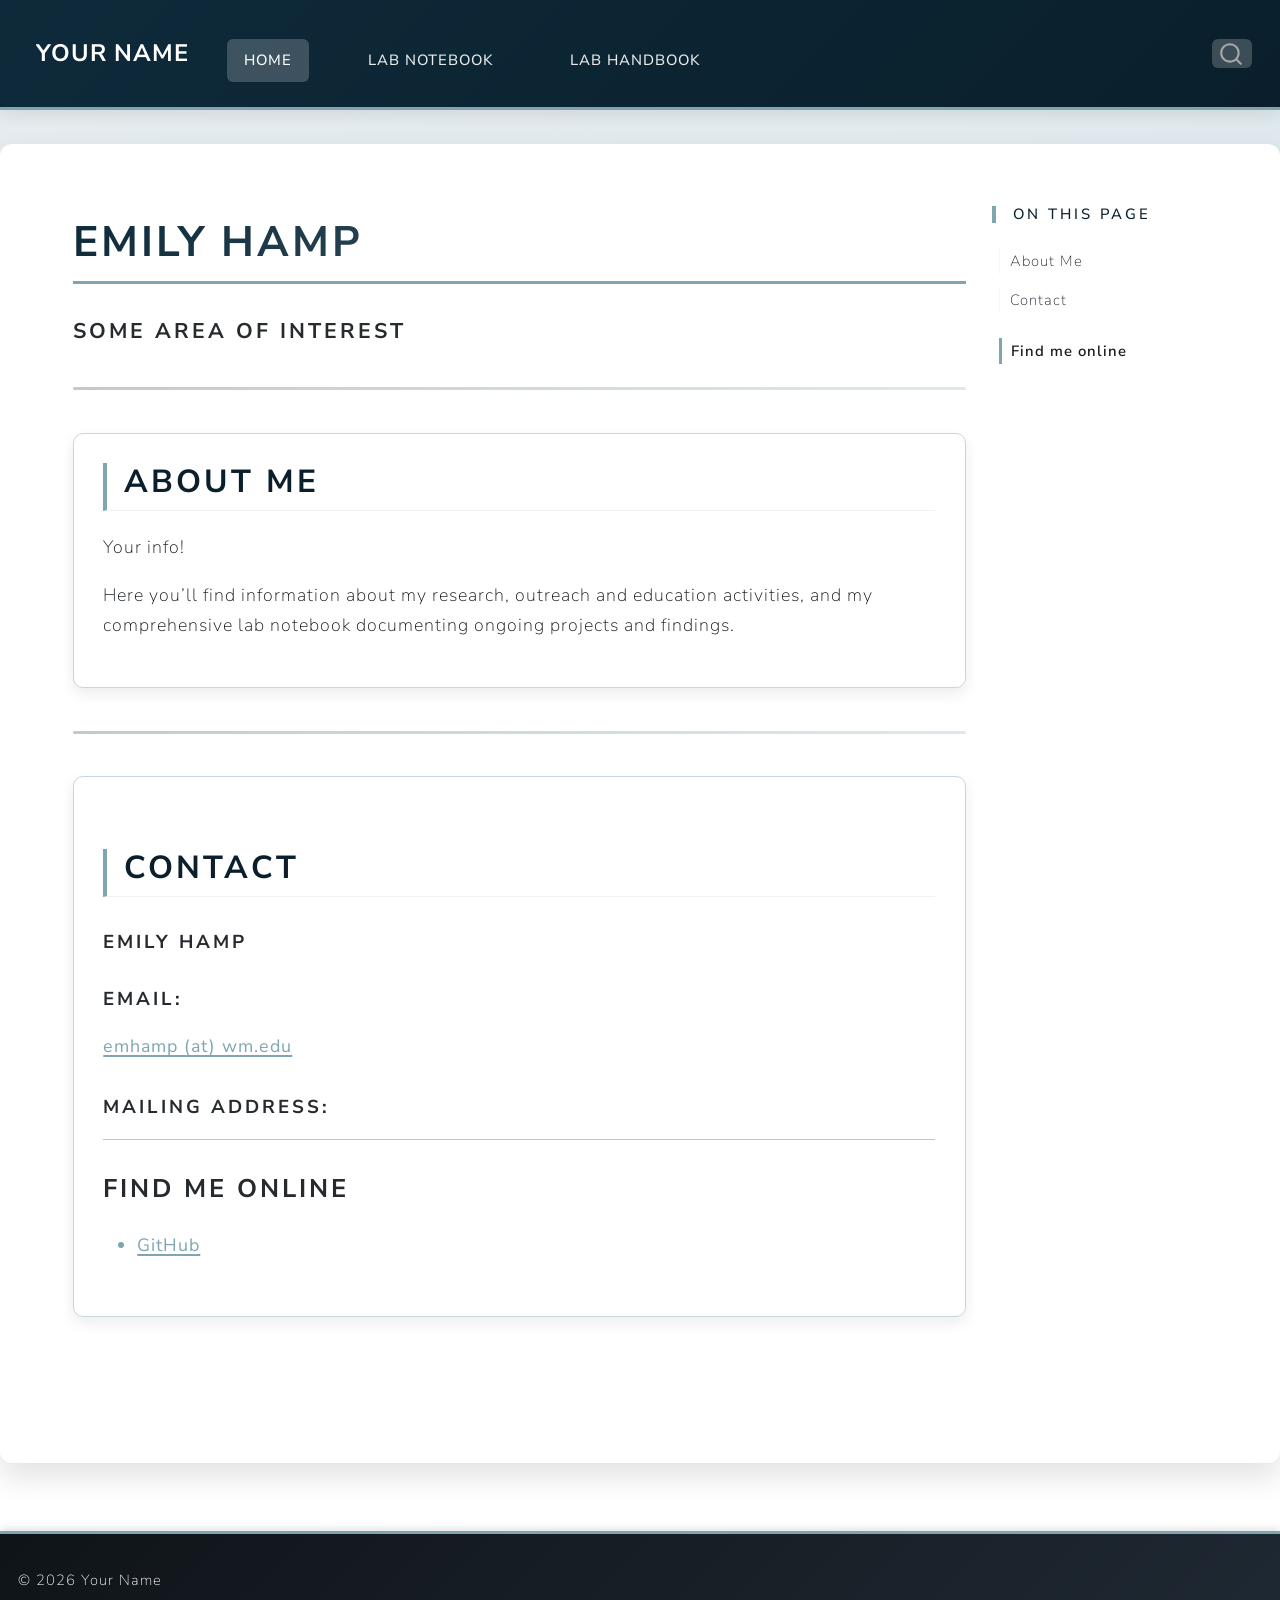
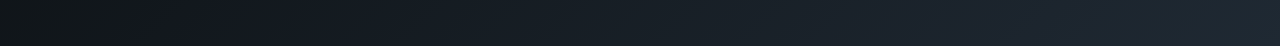
==== docs/index.html @ 776d5ff4 "initial upload" ====
<!DOCTYPE html>
<html xmlns="http://www.w3.org/1999/xhtml" lang="en" xml:lang="en"><head>

<meta charset="utf-8">
<meta name="generator" content="quarto-1.9.38">

<meta name="viewport" content="width=device-width, initial-scale=1.0, user-scalable=yes">


<title>Emily Hamp – YOUR NAME</title>
<style>
/* Default styles provided by pandoc.
** See https://pandoc.org/MANUAL.html#variables-for-html for config info.
*/
code{white-space: pre-wrap;}
span.smallcaps{font-variant: small-caps;}
div.columns{display: flex; gap: min(4vw, 1.5em);}
div.column{flex: auto; overflow-x: auto;}
div.hanging-indent{margin-left: 1.5em; text-indent: -1.5em;}
ul.task-list{list-style: none;}
ul.task-list li input[type="checkbox"] {
  width: 0.8em;
  margin: 0 0.8em 0.2em -1em; /* quarto-specific, see https://github.com/quarto-dev/quarto-cli/issues/4556 */ 
  vertical-align: middle;
}
</style>


<script src="site_libs/quarto-nav/quarto-nav.js"></script>
<script src="site_libs/quarto-nav/headroom.min.js"></script>
<script src="site_libs/clipboard/clipboard.min.js"></script>
<script src="site_libs/quarto-search/autocomplete.umd.js"></script>
<script src="site_libs/quarto-search/fuse.min.js"></script>
<script src="site_libs/quarto-search/quarto-search.js"></script>
<meta name="quarto:offset" content="./">
<script src="site_libs/quarto-html/quarto.js" type="module"></script>
<script src="site_libs/quarto-html/tabsets/tabsets.js" type="module"></script>
<script src="site_libs/quarto-html/popper.min.js"></script>
<script src="site_libs/quarto-html/tippy.umd.min.js"></script>
<script src="site_libs/quarto-html/anchor.min.js"></script>
<link href="site_libs/quarto-html/tippy.css" rel="stylesheet">
<link href="site_libs/quarto-html/quarto-syntax-highlighting-15634bcf2e68342d4ad2dfa704d543f6.css" rel="stylesheet" id="quarto-text-highlighting-styles">
<script src="site_libs/bootstrap/bootstrap.min.js"></script>
<link href="site_libs/bootstrap/bootstrap-icons.css" rel="stylesheet">
<link href="site_libs/bootstrap/bootstrap-9c3a95dc19903b1c85a5a06ea1e3e86a.min.css" rel="stylesheet" append-hash="true" id="quarto-bootstrap" data-mode="light">
<script id="quarto-search-options" type="application/json">{
  "location": "navbar",
  "copy-button": false,
  "collapse-after": 3,
  "panel-placement": "end",
  "type": "overlay",
  "limit": 50,
  "keyboard-shortcut": [
    "f",
    "/",
    "s"
  ],
  "show-item-context": false,
  "language": {
    "search-no-results-text": "No results",
    "search-matching-documents-text": "matching documents",
    "search-copy-link-title": "Copy link to search",
    "search-hide-matches-text": "Hide additional matches",
    "search-more-match-text": "more match in this document",
    "search-more-matches-text": "more matches in this document",
    "search-clear-button-title": "Clear",
    "search-text-placeholder": "",
    "search-detached-cancel-button-title": "Cancel",
    "search-submit-button-title": "Submit",
    "search-label": "Search"
  }
}</script>


<link rel="stylesheet" href="styles.css">
</head>

<body class="nav-fixed quarto-light">

<div id="quarto-search-results"></div>
  <header id="quarto-header" class="headroom fixed-top">
    <nav class="navbar navbar-expand-lg " data-bs-theme="dark">
      <div class="navbar-container container-fluid">
      <div class="navbar-brand-container mx-auto">
    <a href="./index.html" class="navbar-brand navbar-brand-logo">
    <img src="./headshots/logo.png" alt="" class="navbar-logo light-content">
    <img src="./headshots/logo.png" alt="" class="navbar-logo dark-content">
    </a>
    <a class="navbar-brand" href="./index.html">
    <span class="navbar-title">YOUR NAME</span>
    </a>
  </div>
            <div id="quarto-search" class="" title="Search"></div>
          <button class="navbar-toggler" type="button" data-bs-toggle="collapse" data-bs-target="#navbarCollapse" aria-controls="navbarCollapse" role="menu" aria-expanded="false" aria-label="Toggle navigation" onclick="if (window.quartoToggleHeadroom) { window.quartoToggleHeadroom(); }">
  <span class="navbar-toggler-icon"></span>
</button>
          <div class="collapse navbar-collapse" id="navbarCollapse">
            <ul class="navbar-nav navbar-nav-scroll me-auto">
  <li class="nav-item">
    <a class="nav-link active" href="./index.html" aria-current="page"> 
<span class="menu-text">Home</span></a>
  </li>  
  <li class="nav-item">
    <a class="nav-link" href="./notebook.html"> 
<span class="menu-text">Lab Notebook</span></a>
  </li>  
  <li class="nav-item">
    <a class="nav-link" href="https://alcalalab.github.io/resources/"> 
<span class="menu-text">Lab Handbook</span></a>
  </li>  
</ul>
          </div> <!-- /navcollapse -->
            <div class="quarto-navbar-tools">
</div>
      </div> <!-- /container-fluid -->
    </nav>
</header>
<!-- content -->
<div id="quarto-content" class="quarto-container page-columns page-rows-contents page-layout-full page-navbar">
<!-- sidebar -->
<!-- margin-sidebar -->
    <div id="quarto-margin-sidebar" class="sidebar margin-sidebar">
        <nav id="TOC" role="doc-toc" class="toc-active">
    <h2 id="toc-title">On this page</h2>
   
  <ul>
  <li><a href="#about-me" id="toc-about-me" class="nav-link active" data-scroll-target="#about-me">About Me</a></li>
  <li><a href="#contact" id="toc-contact" class="nav-link" data-scroll-target="#contact">Contact</a>
  <ul class="collapse">
  <li><a href="#find-me-online" id="toc-find-me-online" class="nav-link" data-scroll-target="#find-me-online">Find me online</a></li>
  </ul></li>
  </ul>
</nav>
    </div>
<!-- main -->
<main class="content column-page-left" id="quarto-document-content">

<header id="title-block-header" class="quarto-title-block default">
<div class="quarto-title">
<h1 class="title">Emily Hamp</h1>
</div>



<div class="quarto-title-meta column-page-left">

    
  
    
  </div>
  


</header>


<div class="hero-grid">
<section id="some-area-of-interest" class="level4 hero-text">
<h4 class="anchored" data-anchor-id="some-area-of-interest">Some area of interest</h4>
</section>
<!-- 
::: {.hero-image}
![](headshots/){alt="" class="headshot"}
![](headshots/){alt="" class="fieldshot"}
:::
-->
</div>
<hr class="section-divider">
<section id="about-me" class="level2 content-card">
<h2 class="anchored" data-anchor-id="about-me">About Me</h2>
<p>Your info!</p>
<p>Here you’ll find information about my research, outreach and education activities, and my comprehensive lab notebook documenting ongoing projects and findings.</p>
</section>
<hr class="section-divider">
<section id="contact" class="level2 content-card">
<h2 class="anchored" data-anchor-id="contact">Contact</h2>
<section id="emily-hamp" class="level5">
<h5 class="anchored" data-anchor-id="emily-hamp">Emily Hamp</h5>
</section>
<section id="email" class="level5">
<h5 class="anchored" data-anchor-id="email">Email:</h5>
<p><a href="mailto:username@wm.edu">emhamp (at) wm.edu</a></p>
</section>
<section id="mailing-address" class="level5">
<h5 class="anchored" data-anchor-id="mailing-address">Mailing Address:</h5>
<hr>
</section>
<section id="find-me-online" class="level3">
<h3 class="anchored" data-anchor-id="find-me-online">Find me online</h3>
<ul>
<li><a href="Your Github link">GitHub</a><br>
</li>
</ul>
</section>
</section>



</main> <!-- /main -->
<script id="quarto-html-after-body" type="application/javascript">
  window.document.addEventListener("DOMContentLoaded", function (event) {
    const icon = "";
    const anchorJS = new window.AnchorJS();
    anchorJS.options = {
      placement: 'right',
      icon: icon
    };
    anchorJS.add('.anchored');
    const isCodeAnnotation = (el) => {
      for (const clz of el.classList) {
        if (clz.startsWith('code-annotation-')) {                     
          return true;
        }
      }
      return false;
    }
    const onCopySuccess = function(e) {
      // button target
      const button = e.trigger;
      // don't keep focus
      button.blur();
      // flash "checked"
      button.classList.add('code-copy-button-checked');
      var currentTitle = button.getAttribute("title");
      button.setAttribute("title", "Copied!");
      let tooltip;
      if (window.bootstrap) {
        button.setAttribute("data-bs-toggle", "tooltip");
        button.setAttribute("data-bs-placement", "left");
        button.setAttribute("data-bs-title", "Copied!");
        tooltip = new bootstrap.Tooltip(button, 
          { trigger: "manual", 
            customClass: "code-copy-button-tooltip",
            offset: [0, -8]});
        tooltip.show();    
      }
      setTimeout(function() {
        if (tooltip) {
          tooltip.hide();
          button.removeAttribute("data-bs-title");
          button.removeAttribute("data-bs-toggle");
          button.removeAttribute("data-bs-placement");
        }
        button.setAttribute("title", currentTitle);
        button.classList.remove('code-copy-button-checked');
      }, 1000);
      // clear code selection
      e.clearSelection();
    }
    const getTextToCopy = function(trigger) {
      const outerScaffold = trigger.parentElement.cloneNode(true);
      const codeEl = outerScaffold.querySelector('code');
      for (const childEl of codeEl.children) {
        if (isCodeAnnotation(childEl)) {
          childEl.remove();
        }
      }
      return codeEl.innerText;
    }
    const clipboard = new window.ClipboardJS('.code-copy-button:not([data-in-quarto-modal])', {
      text: getTextToCopy
    });
    clipboard.on('success', onCopySuccess);
    if (window.document.getElementById('quarto-embedded-source-code-modal')) {
      const clipboardModal = new window.ClipboardJS('.code-copy-button[data-in-quarto-modal]', {
        text: getTextToCopy,
        container: window.document.getElementById('quarto-embedded-source-code-modal')
      });
      clipboardModal.on('success', onCopySuccess);
    }
      var localhostRegex = new RegExp(/^(?:http|https):\/\/localhost\:?[0-9]*\//);
      var mailtoRegex = new RegExp(/^mailto:/);
        var filterRegex = new RegExp('/' + window.location.host + '/');
      var isInternal = (href) => {
          return filterRegex.test(href) || localhostRegex.test(href) || mailtoRegex.test(href);
      }
      // Inspect non-navigation links and adorn them if external
     var links = window.document.querySelectorAll('a[href]:not(.nav-link):not(.navbar-brand):not(.toc-action):not(.sidebar-link):not(.sidebar-item-toggle):not(.pagination-link):not(.no-external):not([aria-hidden]):not(.dropdown-item):not(.quarto-navigation-tool):not(.about-link)');
      for (var i=0; i<links.length; i++) {
        const link = links[i];
        if (!isInternal(link.href)) {
          // undo the damage that might have been done by quarto-nav.js in the case of
          // links that we want to consider external
          if (link.dataset.originalHref !== undefined) {
            link.href = link.dataset.originalHref;
          }
            // target, if specified
            link.setAttribute("target", "_blank");
            if (link.getAttribute("rel") === null) {
              link.setAttribute("rel", "noopener");
            }
        }
      }
    function tippyHover(el, contentFn, onTriggerFn, onUntriggerFn) {
      const config = {
        allowHTML: true,
        maxWidth: 500,
        delay: 100,
        arrow: false,
        appendTo: function(el) {
            return el.parentElement;
        },
        interactive: true,
        interactiveBorder: 10,
        theme: 'quarto',
        placement: 'bottom-start',
      };
      if (contentFn) {
        config.content = contentFn;
      }
      if (onTriggerFn) {
        config.onTrigger = onTriggerFn;
      }
      if (onUntriggerFn) {
        config.onUntrigger = onUntriggerFn;
      }
      window.tippy(el, config); 
    }
    const noterefs = window.document.querySelectorAll('a[role="doc-noteref"]');
    for (var i=0; i<noterefs.length; i++) {
      const ref = noterefs[i];
      tippyHover(ref, function() {
        // use id or data attribute instead here
        let href = ref.getAttribute('data-footnote-href') || ref.getAttribute('href');
        try { href = new URL(href).hash; } catch {}
        const id = href.replace(/^#\/?/, "");
        const note = window.document.getElementById(id);
        if (note) {
          return note.innerHTML;
        } else {
          return "";
        }
      });
    }
    const xrefs = window.document.querySelectorAll('a.quarto-xref');
    const processXRef = (id, note) => {
      // Strip column container classes
      const stripColumnClz = (el) => {
        el.classList.remove("page-full", "page-columns");
        if (el.children) {
          for (const child of el.children) {
            stripColumnClz(child);
          }
        }
      }
      stripColumnClz(note)
      if (id === null || id.startsWith('sec-')) {
        // Special case sections, only their first couple elements
        const container = document.createElement("div");
        if (note.children && note.children.length > 2) {
          container.appendChild(note.children[0].cloneNode(true));
          for (let i = 1; i < note.children.length; i++) {
            const child = note.children[i];
            if (child.tagName === "P" && child.innerText === "") {
              continue;
            } else {
              container.appendChild(child.cloneNode(true));
              break;
            }
          }
          if (window.Quarto?.typesetMath) {
            window.Quarto.typesetMath(container);
          }
          return container.innerHTML
        } else {
          if (window.Quarto?.typesetMath) {
            window.Quarto.typesetMath(note);
          }
          return note.innerHTML;
        }
      } else {
        // Remove any anchor links if they are present
        const anchorLink = note.querySelector('a.anchorjs-link');
        if (anchorLink) {
          anchorLink.remove();
        }
        if (window.Quarto?.typesetMath) {
          window.Quarto.typesetMath(note);
        }
        if (note.classList.contains("callout")) {
          return note.outerHTML;
        } else {
          return note.innerHTML;
        }
      }
    }
    for (var i=0; i<xrefs.length; i++) {
      const xref = xrefs[i];
      tippyHover(xref, undefined, function(instance) {
        instance.disable();
        let url = xref.getAttribute('href');
        let hash = undefined; 
        if (url.startsWith('#')) {
          hash = url;
        } else {
          try { hash = new URL(url).hash; } catch {}
        }
        if (hash) {
          const id = hash.replace(/^#\/?/, "");
          const note = window.document.getElementById(id);
          if (note !== null) {
            try {
              const html = processXRef(id, note.cloneNode(true));
              instance.setContent(html);
            } finally {
              instance.enable();
              instance.show();
            }
          } else {
            // See if we can fetch this
            fetch(url.split('#')[0])
            .then(res => res.text())
            .then(html => {
              const parser = new DOMParser();
              const htmlDoc = parser.parseFromString(html, "text/html");
              const note = htmlDoc.getElementById(id);
              if (note !== null) {
                const html = processXRef(id, note);
                instance.setContent(html);
              } 
            }).finally(() => {
              instance.enable();
              instance.show();
            });
          }
        } else {
          // See if we can fetch a full url (with no hash to target)
          // This is a special case and we should probably do some content thinning / targeting
          fetch(url)
          .then(res => res.text())
          .then(html => {
            const parser = new DOMParser();
            const htmlDoc = parser.parseFromString(html, "text/html");
            const note = htmlDoc.querySelector('main.content');
            if (note !== null) {
              // This should only happen for chapter cross references
              // (since there is no id in the URL)
              // remove the first header
              if (note.children.length > 0 && note.children[0].tagName === "HEADER") {
                note.children[0].remove();
              }
              const html = processXRef(null, note);
              instance.setContent(html);
            } 
          }).finally(() => {
            instance.enable();
            instance.show();
          });
        }
      }, function(instance) {
      });
    }
        let selectedAnnoteEl;
        const selectorForAnnotation = ( cell, annotation) => {
          let cellAttr = 'data-code-cell="' + cell + '"';
          let lineAttr = 'data-code-annotation="' +  annotation + '"';
          const selector = 'span[' + cellAttr + '][' + lineAttr + ']';
          return selector;
        }
        const selectCodeLines = (annoteEl) => {
          const doc = window.document;
          const targetCell = annoteEl.getAttribute("data-target-cell");
          const targetAnnotation = annoteEl.getAttribute("data-target-annotation");
          const annoteSpan = window.document.querySelector(selectorForAnnotation(targetCell, targetAnnotation));
          const lines = annoteSpan.getAttribute("data-code-lines").split(",");
          const lineIds = lines.map((line) => {
            return targetCell + "-" + line;
          })
          let top = null;
          let height = null;
          let parent = null;
          if (lineIds.length > 0) {
              //compute the position of the single el (top and bottom and make a div)
              const el = window.document.getElementById(lineIds[0]);
              top = el.offsetTop;
              height = el.offsetHeight;
              parent = el.parentElement.parentElement;
            if (lineIds.length > 1) {
              const lastEl = window.document.getElementById(lineIds[lineIds.length - 1]);
              const bottom = lastEl.offsetTop + lastEl.offsetHeight;
              height = bottom - top;
            }
            if (top !== null && height !== null && parent !== null) {
              // cook up a div (if necessary) and position it 
              let div = window.document.getElementById("code-annotation-line-highlight");
              if (div === null) {
                div = window.document.createElement("div");
                div.setAttribute("id", "code-annotation-line-highlight");
                div.style.position = 'absolute';
                parent.appendChild(div);
              }
              div.style.top = top - 2 + "px";
              div.style.height = height + 4 + "px";
              div.style.left = 0;
              let gutterDiv = window.document.getElementById("code-annotation-line-highlight-gutter");
              if (gutterDiv === null) {
                gutterDiv = window.document.createElement("div");
                gutterDiv.setAttribute("id", "code-annotation-line-highlight-gutter");
                gutterDiv.style.position = 'absolute';
                const codeCell = window.document.getElementById(targetCell);
                const gutter = codeCell.querySelector('.code-annotation-gutter');
                gutter.appendChild(gutterDiv);
              }
              gutterDiv.style.top = top - 2 + "px";
              gutterDiv.style.height = height + 4 + "px";
            }
            selectedAnnoteEl = annoteEl;
          }
        };
        const unselectCodeLines = () => {
          const elementsIds = ["code-annotation-line-highlight", "code-annotation-line-highlight-gutter"];
          elementsIds.forEach((elId) => {
            const div = window.document.getElementById(elId);
            if (div) {
              div.remove();
            }
          });
          selectedAnnoteEl = undefined;
        };
          // Handle positioning of the toggle
      window.addEventListener(
        "resize",
        throttle(() => {
          elRect = undefined;
          if (selectedAnnoteEl) {
            selectCodeLines(selectedAnnoteEl);
          }
        }, 10)
      );
      function throttle(fn, ms) {
      let throttle = false;
      let timer;
        return (...args) => {
          if(!throttle) { // first call gets through
              fn.apply(this, args);
              throttle = true;
          } else { // all the others get throttled
              if(timer) clearTimeout(timer); // cancel #2
              timer = setTimeout(() => {
                fn.apply(this, args);
                timer = throttle = false;
              }, ms);
          }
        };
      }
        // Attach click handler to the DT
        const annoteDls = window.document.querySelectorAll('dt[data-target-cell]');
        for (const annoteDlNode of annoteDls) {
          annoteDlNode.addEventListener('click', (event) => {
            const clickedEl = event.target;
            if (clickedEl !== selectedAnnoteEl) {
              unselectCodeLines();
              const activeEl = window.document.querySelector('dt[data-target-cell].code-annotation-active');
              if (activeEl) {
                activeEl.classList.remove('code-annotation-active');
              }
              selectCodeLines(clickedEl);
              clickedEl.classList.add('code-annotation-active');
            } else {
              // Unselect the line
              unselectCodeLines();
              clickedEl.classList.remove('code-annotation-active');
            }
          });
        }
    const findCites = (el) => {
      const parentEl = el.parentElement;
      if (parentEl) {
        const cites = parentEl.dataset.cites;
        if (cites) {
          return {
            el,
            cites: cites.split(' ')
          };
        } else {
          return findCites(el.parentElement)
        }
      } else {
        return undefined;
      }
    };
    var bibliorefs = window.document.querySelectorAll('a[role="doc-biblioref"]');
    for (var i=0; i<bibliorefs.length; i++) {
      const ref = bibliorefs[i];
      const citeInfo = findCites(ref);
      if (citeInfo) {
        tippyHover(citeInfo.el, function() {
          var popup = window.document.createElement('div');
          citeInfo.cites.forEach(function(cite) {
            var citeDiv = window.document.createElement('div');
            citeDiv.classList.add('hanging-indent');
            citeDiv.classList.add('csl-entry');
            var biblioDiv = window.document.getElementById('ref-' + cite);
            if (biblioDiv) {
              citeDiv.innerHTML = biblioDiv.innerHTML;
            }
            popup.appendChild(citeDiv);
          });
          return popup.innerHTML;
        });
      }
    }
  });
  </script>
</div> <!-- /content -->
<footer class="footer">
  <div class="nav-footer">
    <div class="nav-footer-left">
<p>© 2026 Your Name</p>
</div>   
    <div class="nav-footer-center">
      &nbsp;
    </div>
    <div class="nav-footer-right">
      &nbsp;
    </div>
  </div>
</footer>




</body></html>
---- docs/site_libs/quarto-html/tippy.css ----
.tippy-box[data-animation=fade][data-state=hidden]{opacity:0}[data-tippy-root]{max-width:calc(100vw - 10px)}.tippy-box{position:relative;background-color:#333;color:#fff;border-radius:4px;font-size:14px;line-height:1.4;white-space:normal;outline:0;transition-property:transform,visibility,opacity}.tippy-box[data-placement^=top]>.tippy-arrow{bottom:0}.tippy-box[data-placement^=top]>.tippy-arrow:before{bottom:-7px;left:0;border-width:8px 8px 0;border-top-color:initial;transform-origin:center top}.tippy-box[data-placement^=bottom]>.tippy-arrow{top:0}.tippy-box[data-placement^=bottom]>.tippy-arrow:before{top:-7px;left:0;border-width:0 8px 8px;border-bottom-color:initial;transform-origin:center bottom}.tippy-box[data-placement^=left]>.tippy-arrow{right:0}.tippy-box[data-placement^=left]>.tippy-arrow:before{border-width:8px 0 8px 8px;border-left-color:initial;right:-7px;transform-origin:center left}.tippy-box[data-placement^=right]>.tippy-arrow{left:0}.tippy-box[data-placement^=right]>.tippy-arrow:before{left:-7px;border-width:8px 8px 8px 0;border-right-color:initial;transform-origin:center right}.tippy-box[data-inertia][data-state=visible]{transition-timing-function:cubic-bezier(.54,1.5,.38,1.11)}.tippy-arrow{width:16px;height:16px;color:#333}.tippy-arrow:before{content:"";position:absolute;border-color:transparent;border-style:solid}.tippy-content{position:relative;padding:5px 9px;z-index:1}
---- docs/styles.css ----
/* Custom styles for the website - Professional Design */

/* ============================================
   Color Palette — Deep Ocean
   ============================================ */
:root {
  /* Primary brand colors */
  --primary-color: #0E2A3A;      /* deep ocean blue */
  --primary-dark:  #0A1F2B;      /* darker navy */
  --primary-light: #2F4A5A;      /* slate blue */

  --secondary-color: #4F6D7A;   /* steel blue */
  --accent-color:    #7FA6B0;   /* soft sea-glass blue */

  /* Backgrounds */
  --bg-light:          #FAFBFC; /* paper white */
  --bg-gradient-start:#E6ECEF; /* pale blue-gray */
  --bg-gradient-end:  #DCE8EC; /* subtle ocean mist */

  /* Text */
  --text-dark:   #0F1418;  /* near-black */
  --text-medium: #1F2933;  /* charcoal */
  --text-light:  #4F6D7A;  /* muted steel */

  /* Borders & UI */
  --border-color: #C9D6DC; /* soft blue-gray */

  /* Shadows */
  --shadow-sm: 0 2px 4px rgba(15, 20, 24, 0.04);
  --shadow-md: 0 6px 14px rgba(15, 20, 24, 0.08);
  --shadow-lg: 0 14px 30px rgba(15, 20, 24, 0.12);
}


/* ============================================
   Global Styles
   ============================================ */
body {
  font-size: 1.05rem;
  line-height: 1.7;
  color: var(--text-dark);
  background: linear-gradient(135deg, var(--bg-gradient-start) 0%, var(--bg-gradient-end) 100%);
  background-attachment: fixed;
} 

/* ============================================
   Navigation Bar
   ============================================ */
.navbar {
  background: linear-gradient(135deg, var(--primary-color) 0%, var(--primary-dark) 100%) !important;
  box-shadow: var(--shadow-md);
  padding: 1rem 0;
  border-bottom: 3px solid var(--accent-color);
}

.navbar-brand {
  font-weight: 700;
  font-size: 1.4rem;
  color: white !important;
  transition: transform 0.3s ease;
}

.navbar-brand:hover {
  transform: scale(1.05);
}

.navbar-nav .nav-link {
  color: rgba(255, 255, 255, 0.9) !important;
  font-weight: 500;
  padding: 0.5rem 1rem !important;
  margin: 0 0.25rem;
  border-radius: 6px;
  transition: all 0.3s ease;
}

.navbar-nav .nav-link:hover {
  background-color: rgba(255, 255, 255, 0.15);
  color: white !important;
  transform: translateY(-2px);
}

.navbar-nav .nav-link.active {
  background-color: rgba(255, 255, 255, 0.2);
  color: white !important;
}

/* ============================================
   Main Content Area
   ============================================ */
#quarto-content {
  background-color: white;
  border-radius: 12px;
  box-shadow: var(--shadow-lg);
  padding: 2.5rem;
  margin-top: 2rem;
  margin-bottom: 2rem;
}

/* ============================================
   Headers
   ============================================ */
h1, h2, h3, h4, h5, h6 {
  margin-top: 2rem;
  margin-bottom: 1.25rem;
  font-weight: 700;
  color: var(--text-dark);
}

h1 {
  font-size: 2.5rem;
  background: linear-gradient(135deg, var(--primary-color) 0%, var(--secondary-color) 100%);
  -webkit-background-clip: text;
  -webkit-text-fill-color: transparent;
  background-clip: text;
  border-bottom: 3px solid var(--accent-color);
  padding-bottom: 0.75rem;
  margin-bottom: 1.5rem;
}

h2 {
  font-size: 1.875rem;
  color: var(--primary-dark);
  border-left: 4px solid var(--accent-color);
  padding-left: 1rem;
  margin-top: 2.5rem;
}

h3 {
  font-size: 1.5rem;
  color: var(--text-dark);
}

/* ============================================
   Hero Section (for homepage)
   ============================================ */
.hero-section {
  background: linear-gradient(135deg, var(--primary-color) 0%, var(--secondary-color) 100%);
  color: white;
  padding: 3rem 2rem;
  border-radius: 12px;
  margin-bottom: 2.5rem;
  box-shadow: var(--shadow-lg);
  text-align: center;
}

.hero-section h1 {
  color: white;
  border-bottom: none;
  background: none;
  -webkit-text-fill-color: white;
  margin-bottom: 1rem;
  font-size: 3rem;
}
 
.hero-section p {
  font-size: 1.25rem;
  opacity: 0.95;
  max-width: 800px;
  margin: 0 auto;
}

/* ============================================
   Fix hero image layout
   ============================================ */

.hero-image {
  display: flex !important;
  flex-wrap: nowrap;
  align-items: center;
  gap: 1.5rem;
}

/* Remove vertical margins that force stacking */
.hero-image img {
  margin: 0 !important;
}

/* Make sure Quarto wrappers don’t break flex */
.hero-image > p,
.hero-image > figure {
  margin: 0 !important;
  padding: 0 !important;
  display: flex !important;
  align-items: center;
}

/* Force children to be flex items */
.hero-image > p,
.hero-image > figure {
  flex: 0 0 auto;
}

/* Headshot */
.hero-image .headshot {
  width: 160px;
  max-width: 160px;
  border-radius: 999px;
}

/* Field image larger */
.hero-image .fieldshot {
  max-width: 420px;
  width: 100%;
}

/* ============================================
   Make hero images equal height + spaced
   ============================================ */

.hero-image {
  gap: 2.5rem;   /* more space between images */
}

/* Force both images to the same height */
.hero-image img {
  height: 280px;        /* adjust to taste */
  width: auto;
  object-fit: cover;
}

/* Keep headshot round but now same height */
.hero-image .headshot {
  width: 280px;        /* match height so circle stays round */
  height: 280px;
  max-width: none;
  border-radius: 50%;
}

/* Field photo fills its rectangle */
.hero-image .fieldshot {
  width: 420px;        /* wide landscape feel */
  max-width: none;
  border-radius: 16px;
}

/* ============================================
   Hero images: same height, no headshot cropping
   ============================================ */

.hero-image {
  gap: 3rem;            /* more space between images */
  align-items: center;
}

/* Set a shared height */
.hero-image .headshot,
.hero-image .fieldshot {
  height: 280px;        /* adjust this number */
  margin: 0 !important; /* keep your no-stack fix */
  display: block;
}

/* Headshot: NEVER crop */
.hero-image .headshot {
  width: 280px;         /* keep it square so circle stays true */
  max-width: none;
  object-fit: contain;  /* show whole headshot */
  background: white;    /* prevents transparent corners looking odd */
  padding: 6px;         /* small breathing room */
  border-radius: 50%;
}

/* Fieldshot: crop is OK for landscape framing */
.hero-image .fieldshot {
  width: 460px;         /* give it a nice wide presence */
  max-width: none;
  object-fit: cover;    /* fill the rectangle */
  border-radius: 16px;
}

/* Research page hero images: don't overlap TOC */
.research-hero {
  max-width: 100%;
  flex-wrap: wrap;     /* allow wrap instead of overflow */
  gap: 1.5rem;
}

.research-hero .fieldshot {
  height: 290px;       /* smaller so it fits next to TOC */
  width: auto;
  max-width: 400px;    /* prevents pushing into sidebar */
  object-fit: cover;
}

/* ============================================
   Cards and Sections
   ============================================ */
.card, .content-card {
  background-color: white;
  border-radius: 10px;
  padding: 1.75rem;
  margin-bottom: 1.5rem;
  box-shadow: var(--shadow-md);
  border: 1px solid var(--border-color);
  transition: all 0.3s ease;
}

.card:hover, .content-card:hover {
  box-shadow: var(--shadow-lg);
  transform: translateY(-3px);
}

.section-divider {
  height: 3px;
  background: linear-gradient(90deg, var(--primary-color) 0%, var(--accent-color) 100%);
  border: none;
  margin: 2.5rem 0;
  border-radius: 2px;
}

/* ============================================
   Links and Buttons
   ============================================ */

/* Body links */
a {
  color: var(--accent-color);
  text-decoration: underline;
  text-decoration-thickness: 2px;
  text-underline-offset: 3px;
  transition: color 0.2s ease, text-decoration-thickness 0.2s ease;
}

a:hover {
  color: var(--primary-light);
  text-decoration-thickness: 3px;
}

/* Navigation links stay clean */
.navbar a,
.navbar a:hover {
  text-decoration: none;
}


/* ============================================
   Lists
   ============================================ */
ul, ol {
  margin: 1.5rem 0;
  padding-left: 2rem;
}

li {
  margin-bottom: 0.75rem;
  line-height: 1.7;
}

ul li::marker {
  color: var(--accent-color);
  font-weight: bold;
}

/* Quick links special styling */
.quick-links li {
  background-color: var(--bg-light);
  padding: 0.75rem 1rem;
  margin-bottom: 0.75rem;
  border-radius: 8px;
  border-left: 4px solid var(--accent-color);
  transition: all 0.2s ease;
  list-style: none;
}

.quick-links li:hover {
  background-color: var(--bg-gradient-start);
  transform: translateX(5px);
  box-shadow: var(--shadow-sm);
}

.quick-links li::before {
  content: "→";
  color: var(--accent-color);
  font-weight: bold;
  margin-right: 0.75rem;
}

/* ============================================
   Code Blocks
   ============================================ */
pre {
  background-color: #1e293b;
  color: #e2e8f0;
  border-radius: 8px;
  padding: 1.5rem;
  border-left: 4px solid var(--accent-color);
  box-shadow: var(--shadow-sm);
  overflow-x: auto;
}

code {
  background-color: var(--bg-light);
  color: var(--primary-dark);
  padding: 0.2rem 0.5rem;
  border-radius: 4px;
  font-size: 0.9em;
}

pre code {
  background-color: transparent;
  color: inherit;
  padding: 0;
}

/* ============================================
   Blockquotes
   ============================================ */
blockquote {
  background-color: var(--bg-light);
  border-left: 5px solid var(--accent-color);
  padding: 1.25rem 1.5rem;
  margin: 1.5rem 0;
  border-radius: 0 8px 8px 0;
  color: var(--text-medium);
  font-style: italic;
  box-shadow: var(--shadow-sm);
}

/* ============================================
   Tables
   ============================================ */
table {
  margin: 2rem 0;
  border-collapse: collapse;
  width: 100%;
  box-shadow: var(--shadow-sm);
  border-radius: 8px;
  overflow: hidden;
}

thead {
  background: linear-gradient(135deg, var(--primary-color) 0%, var(--primary-dark) 100%);
  color: white;
}

thead th {
  padding: 1rem;
  font-weight: 600;
  text-align: left;
}

tbody tr {
  border-bottom: 1px solid var(--border-color);
  transition: background-color 0.2s ease;
}

tbody tr:hover {
  background-color: var(--bg-light);
}

tbody td {
  padding: 0.875rem 1rem;
}

tbody tr:last-child {
  border-bottom: none;
}

/* ============================================
   Images
   ============================================ */
img {
  max-width: 100%;
  height: auto;
  border-radius: 10px;
  margin: 1.5rem 0;
  box-shadow: var(--shadow-md);
  transition: transform 0.3s ease;
}

img:hover {
  transform: scale(1.02);
  box-shadow: var(--shadow-lg);
}

/* ============================================
   Lab Notebook Listing
   ============================================ */
.quarto-listing {
  margin-top: 2rem;
}

.quarto-listing-category {
  background-color: var(--accent-color);
  color: white;
  padding: 0.375rem 0.75rem;
  border-radius: 20px;
  font-size: 0.875rem;
  margin-right: 0.5rem;
  margin-bottom: 0.5rem;
  display: inline-block;
  transition: all 0.2s ease;
}

.quarto-listing-category:hover {
  background-color: var(--secondary-color);
  transform: scale(1.05);
}

.listing-item {
  background-color: white;
  padding: 1.5rem;
  margin-bottom: 1.25rem;
  border-radius: 10px;
  border-left: 4px solid var(--accent-color);
  box-shadow: var(--shadow-sm);
  transition: all 0.3s ease;
}

.listing-item:hover {
  box-shadow: var(--shadow-md);
  transform: translateX(5px);
}

/* ============================================
   Footer
   ============================================ */
.nav-footer {
  background: linear-gradient(135deg, var(--text-dark) 0%, var(--text-medium) 100%);
  color: white;
  margin-top: 4rem;
  padding: 2rem 0;
  border-top: 3px solid var(--accent-color);
  box-shadow: 0 -4px 6px -1px rgba(0, 0, 0, 0.1);
}

.nav-footer a {
  color: rgba(255, 255, 255, 0.9);
  transition: color 0.2s ease;
}

.nav-footer a:hover {
  color: white;
  text-decoration: none;
}

/* ============================================
   Task Lists
   ============================================ */
.task-list-item {
  list-style-type: none;
  background-color: var(--bg-light);
  padding: 0.5rem;
  margin-bottom: 0.5rem;
  border-radius: 6px;
  transition: background-color 0.2s ease;
}

.task-list-item:hover {
  background-color: var(--bg-gradient-start);
}

.task-list-item input[type="checkbox"] {
  margin-right: 0.75rem;
  width: 1.25rem;
  height: 1.25rem;
  cursor: pointer;
}

/* ============================================
   Table of Contents
   ============================================ */
#quarto-margin-sidebar .toc-actions,
#quarto-margin-sidebar nav[role="navigation"] {
  background-color: white;
  padding: 1.25rem;
  border-radius: 10px;
  box-shadow: var(--shadow-md);
  border: 1px solid var(--border-color);
}

#TOC a {
  color: var(--text-medium);
  transition: all 0.2s ease;
}

#TOC a:hover {
  color: var(--primary-color);
  padding-left: 0.5rem;
}

#TOC .active {
  color: var(--primary-color);
  font-weight: 600;
  border-left: 3px solid var(--accent-color);
  padding-left: 0.5rem;
}

/* ============================================
   Search
   ============================================ */
#quarto-search {
  background-color: rgba(255, 255, 255, 0.2);
  border-radius: 6px;
  transition: all 0.3s ease;
}

#quarto-search:hover {
  background-color: rgba(255, 255, 255, 0.3);
}

/* ============================================
   Responsive Design
   ============================================ */
@media (max-width: 768px) {
  #quarto-content {
    padding: 1.5rem;
  }
  
  h1 {
    font-size: 2rem;
  }
  
  .hero-section h1 {
    font-size: 2.25rem;
  }
  
  .hero-section {
    padding: 2rem 1.5rem;
  }
}

/* ============================================
   Animations
   ============================================ */
@keyframes fadeIn {
  from {
    opacity: 0;
    transform: translateY(20px);
  }
  to {
    opacity: 1;
    transform: translateY(0);
  }
}

#quarto-content > * {
  animation: fadeIn 0.6s ease-out;
}

/* ============================================
   Utility Classes
   ============================================ */
.text-center {
  text-align: center;
}

.mt-4 {
  margin-top: 2rem;
}

.mb-4 {
  margin-bottom: 2rem;
}

.highlight-box {
  background: linear-gradient(135deg, var(--bg-gradient-start) 0%, var(--bg-light) 100%);
  border-left: 4px solid var(--accent-color);
  padding: 1.5rem;
  border-radius: 8px;
  margin: 1.5rem 0;
  box-shadow: var(--shadow-sm);
}

/* ============================================
   Restore bold text styling
   ============================================ */

strong, b {
  font-weight: 700;
  color: var(--text-dark);
}

/* Optional: subtle emphasis boost */
strong {
  letter-spacing: 0.02em;
}

/* ============================================
   Research theme badge grid (4 across)
   ============================================ */

.theme-grid {
  display: grid;
  grid-template-columns: repeat(2, 1fr);  /* 2 columns */
  grid-template-rows: repeat(2, auto);   /* 2 rows */
  gap: 2rem;
  margin: 2rem 0 3rem 0;
}

.theme-card {
  background: white;
  border: 1px solid var(--border-color);
  border-radius: 12px;
  padding: 1rem;
  box-shadow: var(--shadow-md);
  transition: transform 0.2s ease, box-shadow 0.2s ease;
}

.theme-card:hover {
  transform: translateY(-3px);
  box-shadow: var(--shadow-lg);
}

/* Image badge */
.theme-card img {
  width: 100%;
  height: 170px;
  object-fit: cover;
  border-radius: 10px;
  margin: 0 0 0.75rem 0 !important;
}

/* Title styling */
.theme-card h3 {
  margin: 0.25rem 0 0.5rem 0;
  font-size: 1.1rem;
}

/* Make link titles look like titles (not regular text) */
.theme-card a {
  text-decoration: none;
}
.theme-card a:hover {
  text-decoration: underline;
}

/* Responsive: 2 across then 1 across */
@media (max-width: 1100px) {
  .theme-grid { grid-template-columns: repeat(2, 1fr); }
}
@media (max-width: 650px) {
  .theme-grid { grid-template-columns: 1fr; }
}

/* ============================================
   Mobile fixes (do not affect desktop)
   ============================================ */
@media (max-width: 768px) {

  /* Prevent horizontal scrolling */
  html, body {
    overflow-x: hidden;
  }

  /* iOS Safari performance + layout issues */
  body {
    background-attachment: scroll;
  }

  /* Main content: tighter padding on phones */
  #quarto-content {
    padding: 1.1rem;
    margin-top: 1rem;
    margin-bottom: 1rem;
    border-radius: 10px;
  }

  /* Headings scale down */
  h1 {
    font-size: 1.9rem;
  }
  h2 {
    font-size: 1.5rem;
    margin-top: 1.75rem;
  }
  h3 {
    font-size: 1.25rem;
  }

  /* Cards: reduce padding */
  .card, .content-card {
    padding: 1.1rem;
  }

  /* HERO: reduce padding */
  .hero-section {
    padding: 1.6rem 1.1rem;
  }
  .hero-section h1 {
    font-size: 2.1rem;
  }

  /* Images: reduce margins so they don't push content oddly */
  img {
    margin: 1rem 0;
  }

  /* Tables: force horizontal scroll instead of page overflow */
  .table-responsive,
  table {
    display: block;
    width: 100%;
    overflow-x: auto;
    -webkit-overflow-scrolling: touch;
  }

  /* Code blocks: slightly tighter on mobile */
  pre {
    padding: 1rem;
  }
}

/* ============================================
   Mobile hero images (authoritative)
   ============================================ */
@media (max-width: 768px) {

  /* Stack hero images; avoid side-by-side overflow */
  .hero-image {
    display: flex !important;
    flex-direction: column !important;
    align-items: center !important;
    justify-content: center !important;
    gap: 1rem !important;
  }

  /* Quarto wrappers (p/figure) should not create weird widths */
.hero-image > p,
.hero-image > figure {
  width: 100% !important;
  max-width: 100% !important;
  flex: 0 0 100% !important;
  margin: 0 !important;
  display: block !important;
}

  /* The actual image: never stretch */
  .hero-image img {
    width: 100% !important;
    max-width: 100% !important;
    height: auto !important;
    margin: 0 !important;
    object-fit: contain !important;   /* default: show whole image */
  }

  /* Headshot: keep it from getting gigantic, keep circle */
  .hero-image .headshot {
    width: min(220px, 80vw) !important;
    max-width: min(220px, 80vw) !important;
    border-radius: 50% !important;
    padding: 0 !important;
    background: transparent !important;
  }

  /* Field shots: make them "photo-like" */
  .hero-image .fieldshot {
    border-radius: 16px !important;
    object-fit: cover !important;     /* crop is OK for field images */
    max-height: 55vh !important;      /* prevents taking over screen */
  }
}

/* ============================================
   HARD mobile override: hero images MUST stack
   Put this at the VERY END of styles.css
   ============================================ */
@media (max-width: 768px) {

  /* The container */
  .hero-image {
    display: block !important;   /* not flex */
  }

  /* Anything Quarto may wrap images in */
  .hero-image > * {
    display: block !important;
    width: 100% !important;
    max-width: 100% !important;
  }

  /* Common Quarto structures (belt + suspenders) */
  .hero-image p,
  .hero-image figure,
  .hero-image .quarto-figure,
  .hero-image .quarto-figure-center,
  .hero-image .cell-output-display {
    display: block !important;
    width: 100% !important;
    max-width: 100% !important;
    margin: 0 !important;
  }

  /* The images themselves */
  .hero-image img {
    display: block !important;
    width: 100% !important;
    max-width: 100% !important;
    height: auto !important;
    margin: 0 0 1rem 0 !important;
  }

  /* Optional: keep headshot nicely sized */
  .hero-image img.headshot {
    width: min(220px, 80vw) !important;
    margin-left: auto !important;
    margin-right: auto !important;
  }
}

/* Keep navbar above homepage hero so dropdown is clickable */
.navbar { position: relative; z-index: 2000; }
.dropdown-menu { z-index: 3000; }

/* Make navbar logo fill the banner height */
.navbar-brand img {
  height: 100%;
  max-height: 72px;   /* keeps it from overflowing */
  width: auto;
}

/* Align brand content vertically */
.navbar-brand {
  display: flex;
  align-items: center;
  gap: 0.6rem;   /* space between logo and text */
}

/* Footer logo */
.footer-logo {
  height: 48px;
  width: auto;
  margin-bottom: 0.5rem;
  display: block;
}

/* Increase navbar height */
.navbar {
  min-height: 88px;   /* adjust to taste: 80–96px works well */
  padding-top: 0.75rem;
  padding-bottom: 0.75rem;
}

@media (max-width: 768px) {
  .navbar {
    min-height: 64px;
  }

  .navbar-brand img {
    max-height: 44px;
  }
}

/* Research page intro: logo left, highlight box right */
.research-intro{
  display: grid;
  grid-template-columns: 140px 1fr;  /* logo column + text column */
  gap: 1.25rem;
  align-items: center;
  margin: 1.5rem 0 2rem 0;
}

/* Keep logo a consistent size */
.research-logo{
  width: 140px;
  max-width: 100%;
  height: auto;
  margin: 0 !important;      /* overrides your global img margins */
  box-shadow: none !important; /* optional: if you don't want shadow */
  border-radius: 0 !important; /* optional: if logo shouldn't be rounded */
}

/* Remove extra margin from highlight box when in grid */
.research-intro .highlight-box{
  margin: 0;
}

@media (max-width: 768px){
  .research-intro{
    grid-template-columns: 1fr;
    justify-items: center;
    text-align: left;
  }

  .research-logo{
    width: 160px;
  }
}
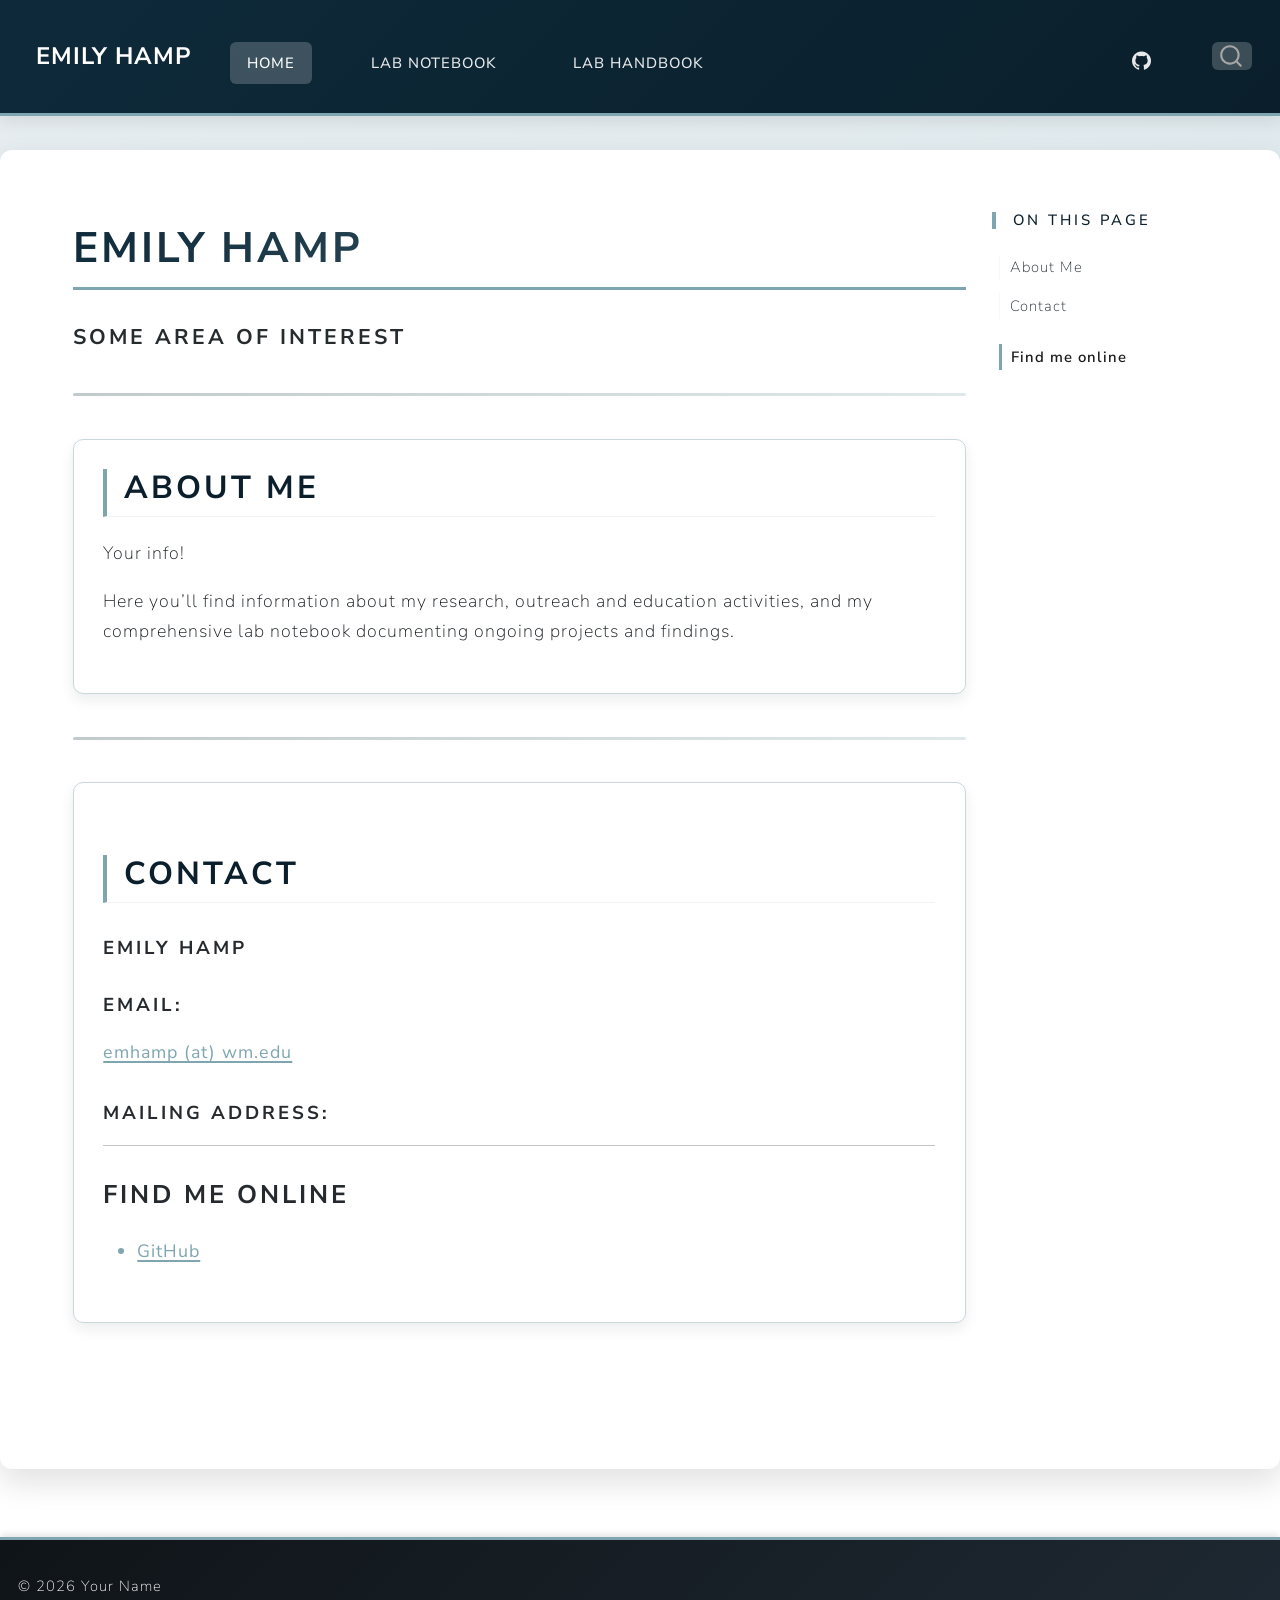
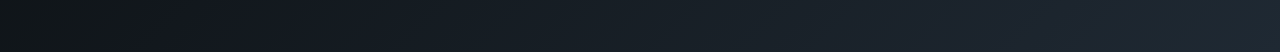
==== commit 480a9058: "minor edits" ====
--- a/docs/index.html
+++ b/docs/index.html
@@ -7,7 +7,7 @@
 <meta name="viewport" content="width=device-width, initial-scale=1.0, user-scalable=yes">
 
 
-<title>Emily Hamp – YOUR NAME</title>
+<title>Emily Hamp</title>
 <style>
 /* Default styles provided by pandoc.
 ** See https://pandoc.org/MANUAL.html#variables-for-html for config info.
@@ -87,7 +87,7 @@
     <img src="./headshots/logo.png" alt="" class="navbar-logo dark-content">
     </a>
     <a class="navbar-brand" href="./index.html">
-    <span class="navbar-title">YOUR NAME</span>
+    <span class="navbar-title">Emily Hamp</span>
     </a>
   </div>
             <div id="quarto-search" class="" title="Search"></div>
@@ -107,6 +107,13 @@
   <li class="nav-item">
     <a class="nav-link" href="https://alcalalab.github.io/resources/"> 
 <span class="menu-text">Lab Handbook</span></a>
+  </li>  
+</ul>
+            <ul class="navbar-nav navbar-nav-scroll ms-auto">
+  <li class="nav-item compact">
+    <a class="nav-link" href="https://github.com/emilyhamp"> <i class="bi bi-github" role="img">
+</i> 
+<span class="menu-text"></span></a>
   </li>  
 </ul>
           </div> <!-- /navcollapse -->
@@ -179,7 +186,7 @@
 </section>
 <section id="email" class="level5">
 <h5 class="anchored" data-anchor-id="email">Email:</h5>
-<p><a href="mailto:username@wm.edu">emhamp (at) wm.edu</a></p>
+<p><a href="mailto:emhamp@wm.edu">emhamp (at) wm.edu</a></p>
 </section>
 <section id="mailing-address" class="level5">
 <h5 class="anchored" data-anchor-id="mailing-address">Mailing Address:</h5>
@@ -270,7 +277,7 @@
     }
       var localhostRegex = new RegExp(/^(?:http|https):\/\/localhost\:?[0-9]*\//);
       var mailtoRegex = new RegExp(/^mailto:/);
-        var filterRegex = new RegExp('/' + window.location.host + '/');
+        var filterRegex = new RegExp("https:\/\/github\.com\/emilyhamp");
       var isInternal = (href) => {
           return filterRegex.test(href) || localhostRegex.test(href) || mailtoRegex.test(href);
       }
